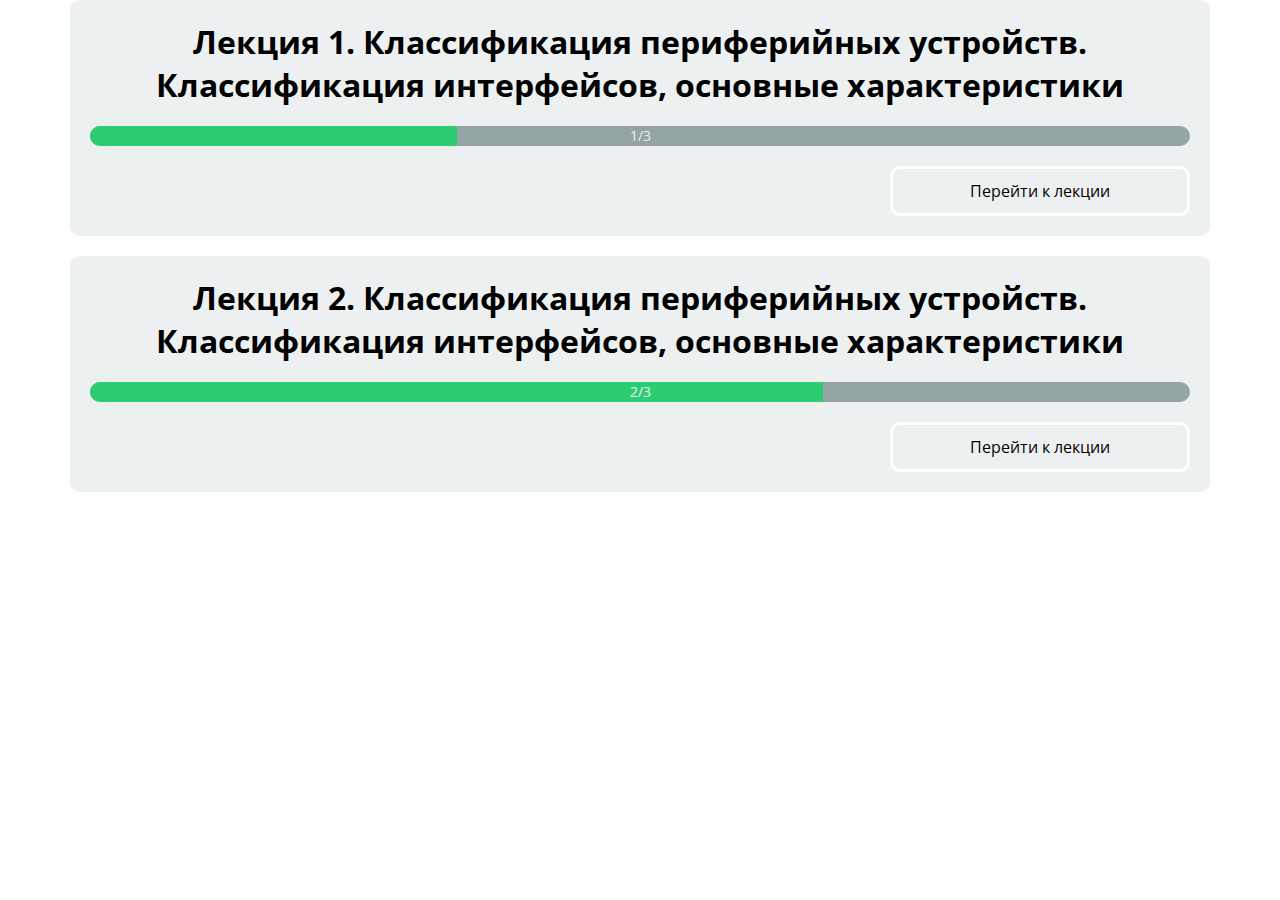
==== index.html @ 77d841ff "first commit" ====
<!DOCTYPE html>
<html lang="en">
<head>
    <meta charset="UTF-8">
    <title>Title</title>
    <link rel="preconnect" href="https://fonts.googleapis.com">
    <link rel="preconnect" href="https://fonts.gstatic.com" crossorigin>
    <link href="https://fonts.googleapis.com/css2?family=Open+Sans:ital,wght@0,300;0,400;0,500;0,600;0,700;0,800;1,300;1,400;1,500;1,600;1,700;1,800&display=swap" rel="stylesheet">
    <link rel="stylesheet" href="assets/css/app.css">
    <script src="assets/js/data.js" defer></script>
    <script src="assets/js/app.js" defer></script>
</head>
<body>
    <header class="header">
        <nav></nav>
    </header>
    <main class="main">
        <section class="lectures">

        </section>
    </main>
    <footer class="footer">

    </footer>
</body>
</html>
---- assets/css/app.css ----
*{
    margin: 0;
    padding: 0;
    box-sizing: border-box;
}

body {
    font-family: 'Open Sans', sans-serif;
}

.main{
    max-width: 1140px;
    margin: 0 auto;
}

.lectures{
    display: flex;
    justify-content: space-between;
    flex-wrap: wrap;
    gap: 20px;
}

.lecture{
    flex-basis: 100%;
    background: #ecf0f1;
    border-radius: 10px;
    padding: 20px;
    position: relative;
    display: flex;
    flex-direction: column;
    justify-content: space-around;
    text-decoration: none;
}

.lecture__title{
    color: #000;
    margin-bottom: 20px;
    text-align: center;
    margin-left: 50px;
    margin-right: 50px; 
}

.lecture__progress-bg{
    width: 100% ;
    height: 20px;
    border-radius: 10px;
    background: #95a5a6;
    overflow: hidden;
    position: relative;
    margin-bottom: 20px;
}

.lecture__progress{
    width: 100%;
    height: 20px;
    background: #2ecc71;
}

.lecture__progress-text{
    position: absolute;
    top: 0;
    left: 50%;
    transform: translate(-50%, 0);
    color: #ecf0f1;
    font-size: 14px;
}

.lecture__btn{
    height: 50px;
    border-radius: 10px;
    border: 3px solid #fff;
    width: 300px;
    margin-left: auto;
    display: flex;
    align-items: center;
    justify-content: center;
    transition: .3s;
    cursor: pointer;
    text-decoration: none;
    color: #000;
}

.lecture__btn:hover{
    background: #fff;
}

.poll__block{
    padding: 20px;
    background: #ecf0f1;
    border-radius: 10px;
    display: flex;
    flex-direction: column;
    gap: 10px;
    margin-bottom: 20px;
}
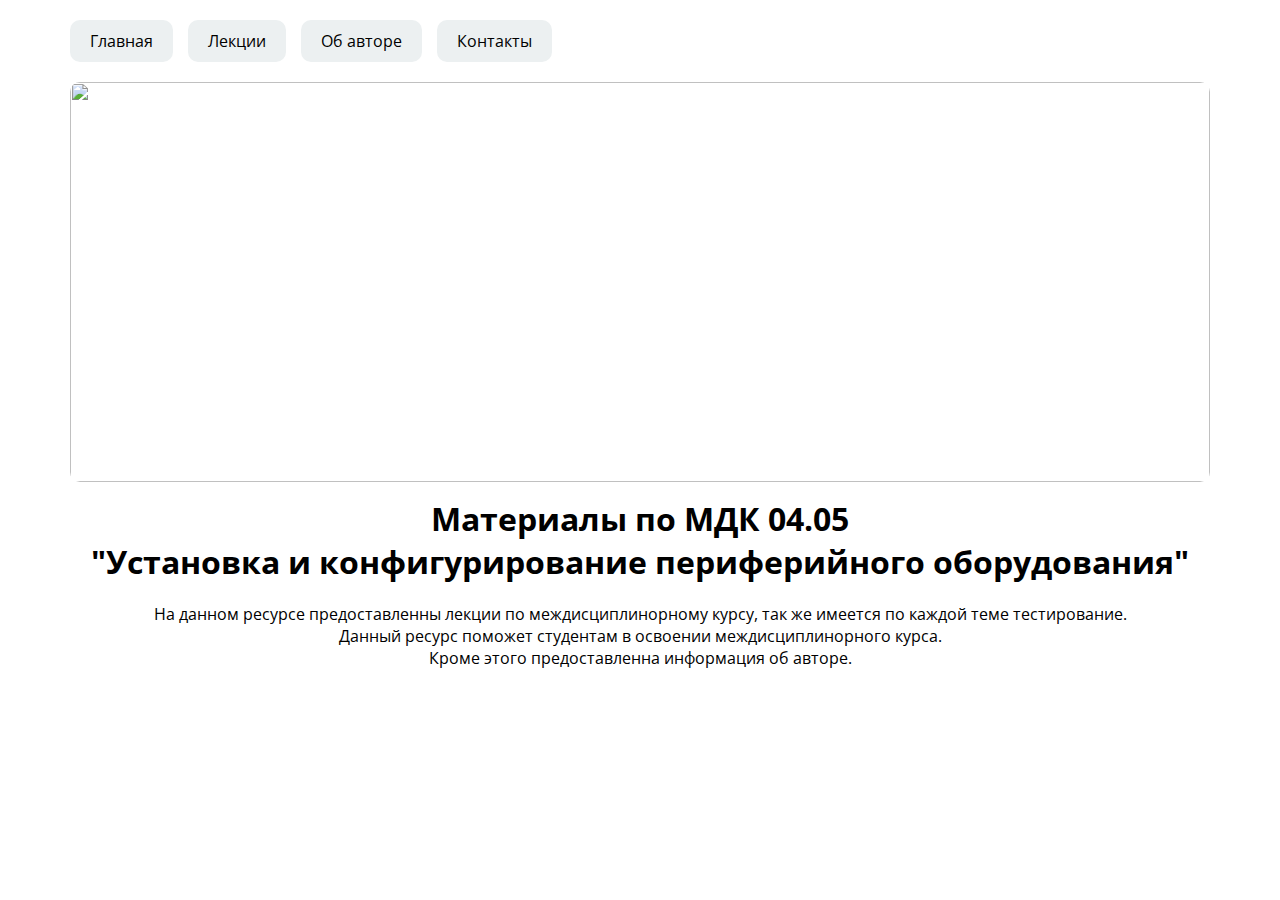
==== commit 5cf4a888: "Update" ====
--- a/index.html
+++ b/index.html
@@ -8,15 +8,23 @@
     <link href="https://fonts.googleapis.com/css2?family=Open+Sans:ital,wght@0,300;0,400;0,500;0,600;0,700;0,800;1,300;1,400;1,500;1,600;1,700;1,800&display=swap" rel="stylesheet">
     <link rel="stylesheet" href="assets/css/app.css">
     <script src="assets/js/data.js" defer></script>
-    <script src="assets/js/app.js" defer></script>
 </head>
 <body>
-    <header class="header">
-        <nav></nav>
-    </header>
+<header class="header">
+    <nav class="navbar">
+        <a href="/" class="navbar__link">Главная</a>
+        <a href="/lectures.html" class="navbar__link">Лекции</a>
+        <a href="/author.html" class="navbar__link">Об авторе</a>
+        <a href="/contact.html" class="navbar__link">Контакты</a>
+    </nav>
+</header>
     <main class="main">
-        <section class="lectures">
-
+        <section class="material">
+            <img class="material__img" src="https://mendoza.nd.edu/wp-content/uploads/2021/01/bits-e1611847851285-1440x810.jpeg" alt="">
+            <h1 class="material__title">Материалы по МДК 04.05 <br>"Установка и конфигурирование периферийного оборудования"</h1>
+            <p class="material__text">На данном ресурсе предоставленны лекции по междисциплинорному курсу, так же имеется по каждой теме тестирование.
+                <br> Данный ресурс поможет студентам в освоении междисциплинорного курса.
+                <br>Кроме этого предоставленна информация об авторе.</p>
         </section>
     </main>
     <footer class="footer">
--- a/assets/css/app.css
+++ b/assets/css/app.css
@@ -8,9 +8,60 @@
     font-family: 'Open Sans', sans-serif;
 }
 
-.main{
+.main, .navbar{
     max-width: 1140px;
     margin: 0 auto;
+}
+
+.navbar{
+    display: flex;
+    gap: 15px;
+    margin-top: 20px;
+    margin-bottom: 20px;
+}
+
+.navbar__link{
+    padding: 10px 20px;
+    background: #ecf0f1;
+    text-decoration: none;
+    color: #000;
+    border-radius: 10px;
+}
+
+.portfolio{
+    display: flex;
+    justify-content: space-between;
+}
+
+.portfolio__img{
+    width: 400px;
+    height: 400px;
+    object-fit: cover;
+    border-radius: 200px;
+    margin-right: 100px;
+}
+
+.material{
+    text-align: center;
+}
+
+.material__img{
+    width: 100%;
+    height: 400px;
+    object-fit: cover;
+    border-radius: 10px;
+}
+
+.material__title{
+    margin-top: 10px;
+    margin-bottom: 20px;
+}
+
+.contacts{
+    display: flex;
+    flex-direction: column;
+    justify-content: center;
+    align-items: center;
 }
 
 .lectures{
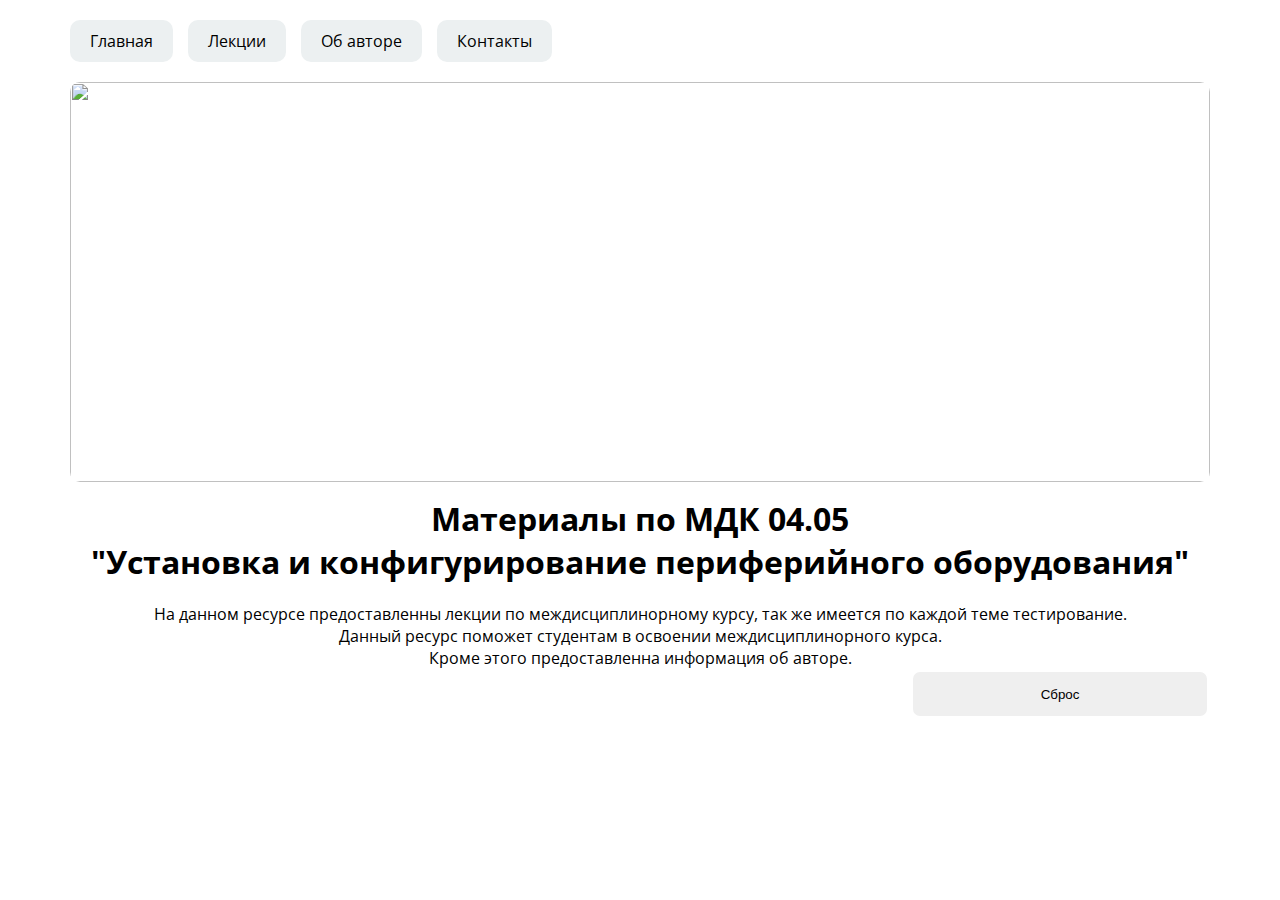
==== commit e303514f: "Update" ====
--- a/index.html
+++ b/index.html
@@ -2,7 +2,7 @@
 <html lang="en">
 <head>
     <meta charset="UTF-8">
-    <title>Title</title>
+    <title>Главная</title>
     <link rel="preconnect" href="https://fonts.googleapis.com">
     <link rel="preconnect" href="https://fonts.gstatic.com" crossorigin>
     <link href="https://fonts.googleapis.com/css2?family=Open+Sans:ital,wght@0,300;0,400;0,500;0,600;0,700;0,800;1,300;1,400;1,500;1,600;1,700;1,800&display=swap" rel="stylesheet">
@@ -25,10 +25,11 @@
             <p class="material__text">На данном ресурсе предоставленны лекции по междисциплинорному курсу, так же имеется по каждой теме тестирование.
                 <br> Данный ресурс поможет студентам в освоении междисциплинорного курса.
                 <br>Кроме этого предоставленна информация об авторе.</p>
+            <button class="lecture__btn" onclick="localStorage.clear();alert('Результаты сброшенны!')">Сброс</button>
+
         </section>
     </main>
     <footer class="footer">
-
     </footer>
 </body>
 </html>--- a/assets/css/app.css
+++ b/assets/css/app.css
@@ -33,12 +33,22 @@
     justify-content: space-between;
 }
 
+.portfolio__content{
+    justify-content: center;
+    display: flex;
+    flex-direction: column;
+}
+
 .portfolio__img{
     width: 400px;
     height: 400px;
     object-fit: cover;
     border-radius: 200px;
     margin-right: 100px;
+}
+
+.portfolio__title{
+    margin-bottom: 20px;
 }
 
 .material{
@@ -62,6 +72,10 @@
     flex-direction: column;
     justify-content: center;
     align-items: center;
+}
+
+.lecture__btn.nul{
+    margin-left: 0;
 }
 
 .lectures{
@@ -143,4 +157,26 @@
     flex-direction: column;
     gap: 10px;
     margin-bottom: 20px;
+}
+
+.poll__title{
+    margin-bottom: 20px;
+}
+
+.portfolio__sub{
+    color: gray;
+}
+
+.modal {
+    position: fixed;
+    top: 50%;
+    left: 50%;
+    transform: translate(-50%, -50%);
+    width: 60%;
+    display: none;
+    background: lightgrey;
+    padding: 50px;
+    border-radius: 10px;
+    box-shadow: 0 0 15px rgba(0,0,0,0.3);
+    text-align: center;
 }